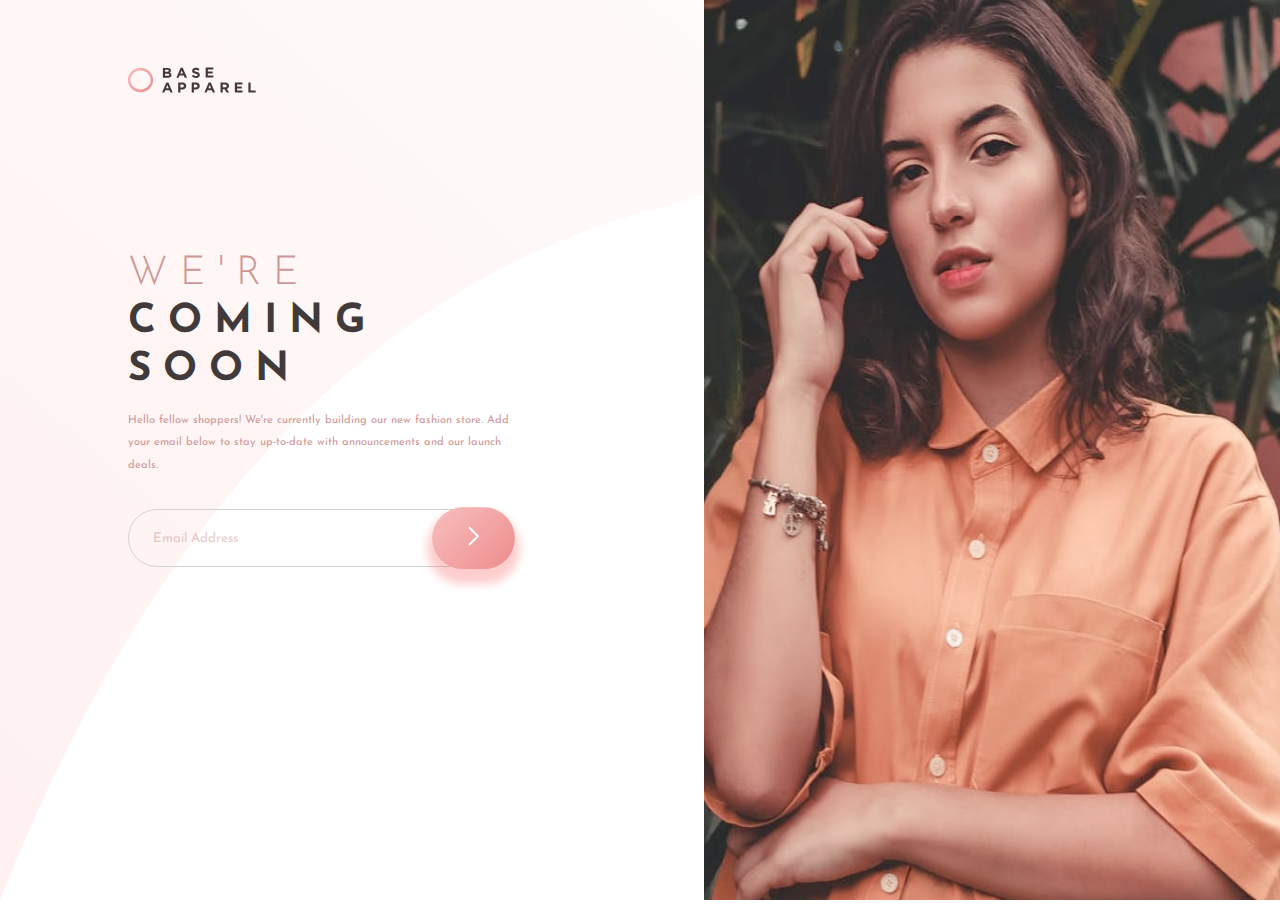
==== index.html @ 9176ec2a "all files are staged properly" ====
<!DOCTYPE html>
<html lang="en">
<head>
    <meta charset="UTF-8">
    <meta http-equiv="X-UA-Compatible" content="IE=edge">
    <meta name="viewport" content="width=device-width, initial-scale=1.0">
    <title>Frotend Mentor | Base Apparel coming soon page</title>
    <link rel="icon" type="image/png" sizes="32x32" href="assets/favicon-32x32.png">
    <link rel="stylesheet" href="index.css">
    <link rel="stylesheet" href="index.js">
</head>
<body>
    
    <div class="content">
        <div class="logo">
            <img src="assets/logo.svg" alt="Base Apparel Logo">
        </div>
        <div class="image">
            <img src="assets/hero-desktop.jpg" alt="Base Apparel Image" id="desktop-image">
            <img src="assets/hero-mobile.jpg" alt="Base Apparel Image" id="mobile-image">
        </div>
        <div class="main">
            <h1>We're <span>coming soon</span></h1>
            <p>Hello fellow shoppers! We're currently building our new fashion store. Add your email below to stay up-to-date with announcements and our launch deals.</p>
            <form action="index.html" method="POST" id="form">
                <div class="input_container" id="input_container">
                    <input type="text" name="email" id="email" placeholder="Email Address" aria-label="email">
                    <img src="assets/icon-error.svg" alt="error icon" id="error-icon">
                    <button type="submit" id="form_submit">
                        <img src="assets/icon-arrow.svg">
                    </button>
                    <small id="error-message"></small>
                </div>
            </form>
        </div>
    </div>

    
</body>
</html>
---- index.css ----
@import url('https://fonts.googleapis.com/css2?family=Josefin+Sans:wght@300&display=swap');
@import url('https://fonts.googleapis.com/css2?family=Josefin+Sans:wght@300;400&display=swap');
@import url('https://fonts.googleapis.com/css2?family=Josefin+Sans:wght@300;400;600&display=swap');

* {
    margin: 0;
    padding: 0;
    box-sizing: border-box;
    font-family: 'Josefin Sans', sans-serif;
}
:root {
    --des-red: hsl(0, 36%, 70%);
    --sft-red: hsl(0, 93%, 68%);
    --drk-gry-red: hsl(0, 6%, 24%);
}  
body {
    min-height: 100vh;
    position: relative;
}
.content {
    display: grid;
    grid-template-columns: 1fr, 1fr, 1fr;
    color: var(--des-red);
    background: linear-gradient(135deg, hsl(0, 0%, 100%), hsl(0, 100%, 98%));
}
.logo{
  margin: 0vh 10vw;
}
.logo img{
    width: 30%;
}
.image{
    width: 100%;
}
#mobile-image{
    width: 100%;
    height: 100%;
}
#desktop-image {
    display: none;
}
.main{
    margin: 10vh 10vw;
    text-align: center;
}
.main h1{
    font-size: 2.5rem;
    text-transform: uppercase;
    font-weight: 300;
    letter-spacing: 0.4em;
}
.main h1 span{
    color: var(--drk-gry-red);
    font-weight: 400;
}
.main p{
    font-size: 0.85rem;
    line-height: 1.7;
    margin: 1rem 0;
}
.input_container {
    display: flex;
    position: relative;
    border: 1px solid lightgray;
    border-radius: 2em;
    padding: 1rem 1.5rem;
}
.input_container input {
    border: none;
    width: 40%;
    background: transparent;
}
.input_container input::placeholder {
    color: var(--des-red);
    opacity: 0.5;
}
#error-icon {
    visibility: hidden;
    margin: 0 auto;
}
.input_container button {
    position: absolute;
    right: -1%;
    top: 50%;
    transform: translateY(-50%);
    border: none;
    border-radius: 3em;
    padding: 1.2rem 2.2rem;
    background: linear-gradient(135deg, hsl(0, 80%, 86%), hsl(0, 74%, 74%));
    box-shadow: 0px 10px 10px 5px rgba(250, 0, 0, 0.2);
    cursor: pointer;
}
#error-message {
    position: absolute;
    bottom: -50%;
    color: var(--sft-red);
}
@media (min-width: 900px) {
    body {
      max-height: 100vh;
    }
    .content {
      min-height: 100vh;
      grid-template-columns: 55% 45%;
      grid-template-rows: 10rem auto;
      background-image: url('assets/bg-pattern-desktop.svg');
      background-repeat: no-repeat;
      background-size: 100%;
      background-position: bottom left;
    }
    .image {
      grid-area: 1/2/3/3;
      max-height: 100vh;
    }
    #mobile-image {
      display: none;
    }
    #desktop-image {
      display: unset;
      width: 100%;
      height: 100%;
    }
    .logo {
      display: grid;
      align-items: center;
      margin: 0vh 10vw;
    }
    .logo img {
      width: 8rem;
    }
    .main {
      margin: 10vh 15vw 10vh 10vw;
      text-align: left;
    }
    .main h1 {
      font-size: 2.5rem;
      letter-spacing: 0.3em;
      line-height: 1.2;
    }
    .main h1 span {
      font-weight: 700;
    }
    .main p {
      font-size: 0.7rem;
      margin: 1rem 0 2rem;
      line-height: 2;
    }
    .input_container input {
      width: 60%;
    }
}
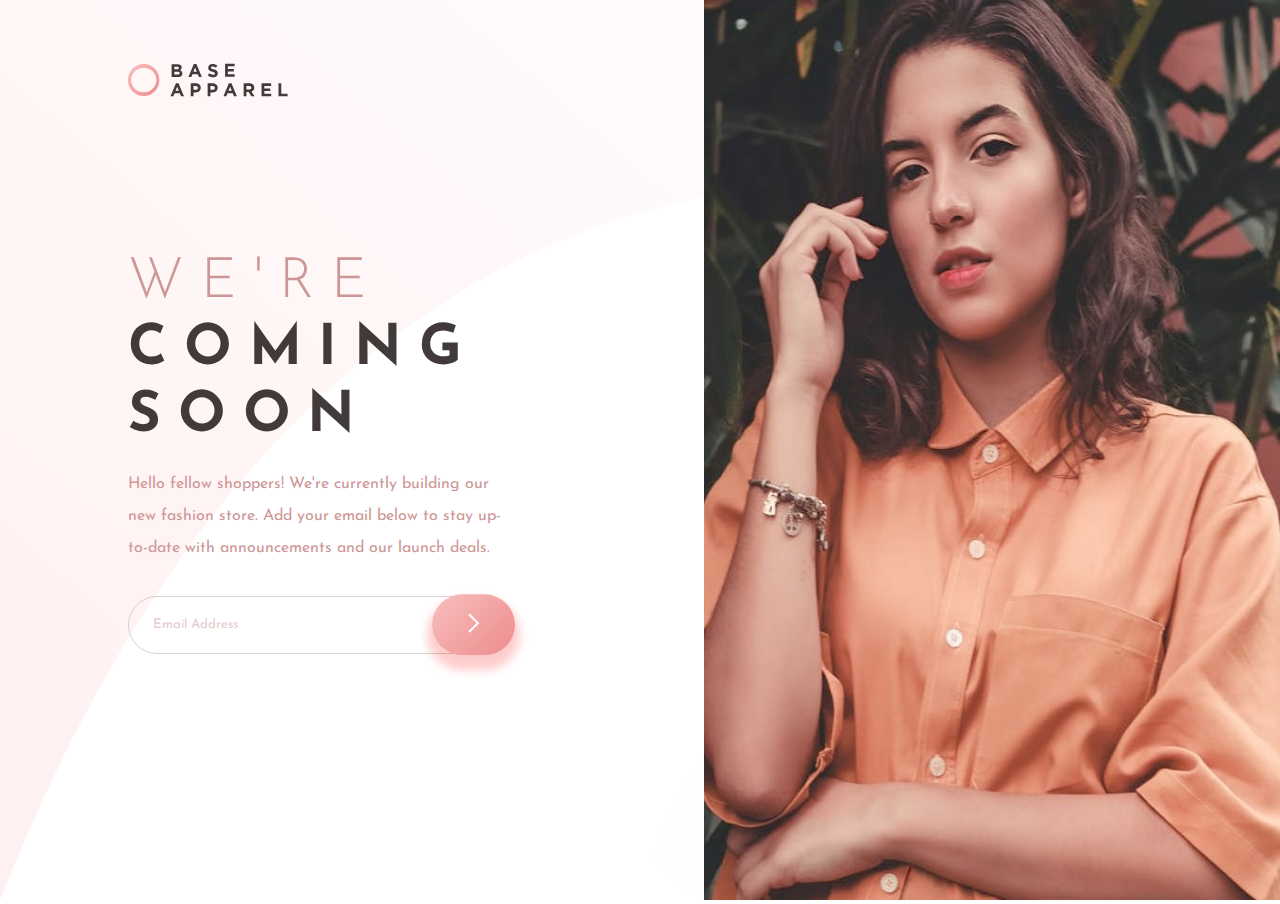
==== commit de097347: "edited all query." ====
--- a/index.html
+++ b/index.html
@@ -7,7 +7,7 @@
     <title>Frotend Mentor | Base Apparel coming soon page</title>
     <link rel="icon" type="image/png" sizes="32x32" href="assets/favicon-32x32.png">
     <link rel="stylesheet" href="index.css">
-    <link rel="stylesheet" href="index.js">
+    <script type="text/javascript" src="index.js"></script>
 </head>
 <body>
     
@@ -26,8 +26,8 @@
                 <div class="input_container" id="input_container">
                     <input type="text" name="email" id="email" placeholder="Email Address" aria-label="email">
                     <img src="assets/icon-error.svg" alt="error icon" id="error-icon">
-                    <button type="submit" id="form_submit">
-                        <img src="assets/icon-arrow.svg">
+                    <button name="button" type="submit" id="form_submit">
+                        <img src="assets/icon-arrow.svg" alt="submit_arrow">
                     </button>
                     <small id="error-message"></small>
                 </div>
--- a/index.css
+++ b/index.css
@@ -126,14 +126,14 @@
       margin: 0vh 10vw;
     }
     .logo img {
-      width: 8rem;
+      width: 10rem;
     }
     .main {
       margin: 10vh 15vw 10vh 10vw;
       text-align: left;
     }
     .main h1 {
-      font-size: 2.5rem;
+      font-size: 3.5rem;
       letter-spacing: 0.3em;
       line-height: 1.2;
     }
@@ -141,7 +141,7 @@
       font-weight: 700;
     }
     .main p {
-      font-size: 0.7rem;
+      font-size: 1rem;
       margin: 1rem 0 2rem;
       line-height: 2;
     }
